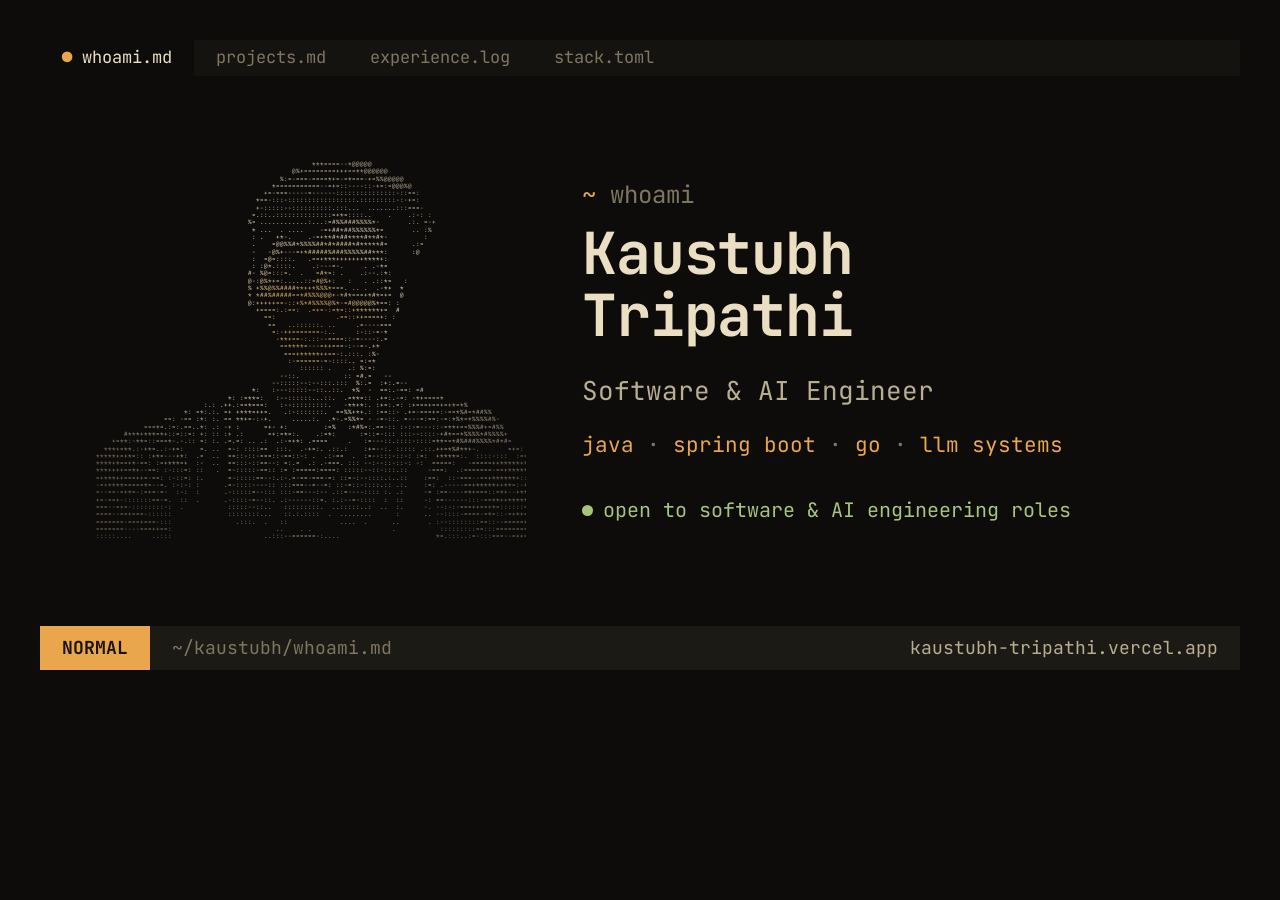
==== tools/og.html @ 9cb3e416 "Redesign the site as a developer's terminal The plotting table is replaced on this branch (and tagge" ====
<!doctype html>
<html lang="en" data-theme="amber">
  <head>
    <meta charset="UTF-8" />
    <title>Share card</title>
    <!-- Draws /og.png, the link-preview image. Not deployed (see .vercelignore).
         Serve the folder, open /tools/og.html and capture #card at 2× as og.png. -->
    <link href="https://fonts.googleapis.com/css2?family=JetBrains+Mono:wght@400;700&display=swap" rel="stylesheet" />
    <link href="https://fonts.googleapis.com/css2?family=JetBrains+Mono:wght@400;700&amp;display=swap&amp;text=%E2%86%90%E2%86%92%E2%86%97%E2%86%A9%E2%94%80%E2%94%82%E2%94%8C%E2%94%90%E2%94%94%E2%94%98%E2%94%9C%E2%94%A4%E2%94%AC%E2%94%B4%E2%94%BC%E2%95%90%E2%96%88%E2%96%B2%E2%96%B8%E2%96%BA%E2%96%BC%E2%97%84%E2%97%8F%E2%9C%93" rel="stylesheet" />
    <link rel="stylesheet" href="/styles.css" />
    <style>
      body {
        margin: 0;
        padding: 40px;
      }
      #card {
        position: relative;
        display: grid;
        grid-template-rows: auto minmax(0, 1fr) auto;
        width: 1200px;
        height: 630px;
        overflow: hidden;
        background: var(--bg);
      }
      .og-tabs {
        display: flex;
        background: var(--bg-2);
        font-size: 17px;
        line-height: 2.1;
      }
      .og-tabs span {
        padding: 0 22px;
        color: var(--muted);
      }
      .og-tabs .is-on {
        background: var(--bg);
        color: var(--fg);
      }
      .og-tabs .is-on::before {
        content: "● ";
        color: var(--accent);
      }
      .og-main {
        display: grid;
        grid-template-columns: 430px minmax(0, 1fr);
        gap: 56px;
        align-items: center;
        padding: 0 64px 0 56px;
      }
      .og-art {
        container-type: inline-size;
      }
      .og-text .prompt {
        font-size: 24px;
      }
      .og-text h1 {
        margin-top: 6px;
        font-size: 58px;
        line-height: 1.08;
        letter-spacing: -0.02em;
        color: var(--fg);
      }
      .og-role {
        margin-top: 22px;
        font-size: 26px;
        color: var(--fg-2);
      }
      .og-stack {
        margin-top: 14px;
        font-size: 21px;
        color: var(--muted);
      }
      .og-stack b {
        font-weight: 400;
        color: var(--accent);
      }
      .og-open {
        margin-top: 30px;
        font-size: 20px;
        color: var(--green);
      }
      .og-open .dot {
        width: 11px;
        height: 11px;
        margin-right: 10px;
        animation: none;
      }
      .og-bar {
        display: flex;
        height: 44px;
        background: var(--bg-3);
        font-size: 18px;
        line-height: 44px;
      }
      .og-bar span {
        padding: 0 22px;
      }
      .og-bar .sb-mode {
        font-weight: 700;
      }
      .og-bar .og-url {
        margin-left: auto;
        color: var(--fg-2);
      }
    </style>
  </head>
  <body>
    <div id="card">
      <div class="og-tabs"><span class="is-on">whoami.md</span><span>projects.md</span><span>experience.log</span><span>stack.toml</span></div>
      <div class="og-main">
        <div class="og-art"><pre class="portrait" id="portrait"></pre></div>
        <div class="og-text">
          <p class="prompt"><span class="ps">~</span> whoami</p>
          <h1>Kaustubh<br />Tripathi</h1>
          <p class="og-role">Software &amp; AI Engineer</p>
          <p class="og-stack"><b>java</b> · <b>spring boot</b> · <b>go</b> · <b>llm systems</b></p>
          <p class="og-open"><span class="dot"></span>open to software &amp; AI engineering roles</p>
        </div>
      </div>
      <div class="og-bar">
        <span class="sb-mode">NORMAL</span><span class="dim">~/kaustubh/whoami.md</span><span class="og-url">kaustubh-tripathi.vercel.app</span>
      </div>
    </div>
    <script type="module">
      // The portrait, taken from the page itself.
      const html = await (await fetch("/index.html")).text();
      const doc = new DOMParser().parseFromString(html, "text/html");
      document.getElementById("portrait").innerHTML = doc.getElementById("portrait").innerHTML;
      document.body.dataset.ready = "1";
    </script>
  </body>
</html>
---- styles.css ----
/* ------------------------------------------------------------------ */
/* Themes. Amber is the default; :theme in the command line cycles.    */
/* ------------------------------------------------------------------ */

:root,
[data-theme="amber"] {
  --bg: #0d0c0a;
  --bg-2: #14130f;
  --bg-3: #1c1a15;
  --line: #29261f;
  --line-2: #3b362c;
  --fg: #ebdfc3;
  --fg-2: #b9ad92;
  --muted: #7f7662;
  --faint: #4b4539;
  --accent: #e9a64c;
  --on-accent: #1a1307;
  --green: #a7c47c;
  --red: #e3806a;
  --blue: #8db4c4;
  --violet: #c7a1c4;
  --sel: rgba(233, 166, 76, 0.24);
  color-scheme: dark;
}

/* The ink colours of the catalogue sites, at night. */
[data-theme="paper"] {
  --bg: #131210;
  --bg-2: #1a1916;
  --bg-3: #22201c;
  --line: #2c2a26;
  --line-2: #4a463f;
  --fg: #ece6d9;
  --fg-2: #c2bbad;
  --muted: #938c7f;
  --faint: #5a554c;
  --accent: #e5694a;
  --on-accent: #1a0c07;
  --green: #b5bf8e;
  --red: #e5694a;
  --blue: #a9b8c0;
  --violet: #c9a9b6;
  --sel: rgba(229, 105, 74, 0.25);
  color-scheme: dark;
}

[data-theme="phosphor"] {
  --bg: #050805;
  --bg-2: #0a100a;
  --bg-3: #101810;
  --line: #17251a;
  --line-2: #24392a;
  --fg: #c4f5bd;
  --fg-2: #86c98a;
  --muted: #4f8a56;
  --faint: #2c4d31;
  --accent: #66f07a;
  --on-accent: #031005;
  --green: #66f07a;
  --red: #f0d066;
  --blue: #7fe0d0;
  --violet: #b3e67f;
  --sel: rgba(102, 240, 122, 0.22);
  color-scheme: dark;
}

[data-theme="daylight"] {
  --bg: #f4efe4;
  --bg-2: #ebe5d7;
  --bg-3: #e2dbca;
  --line: #d6cdb9;
  --line-2: #bdb29a;
  --fg: #221e17;
  --fg-2: #4b4436;
  --muted: #7a705c;
  --faint: #a99f89;
  --accent: #a65a12;
  --on-accent: #fff8ec;
  --green: #4c6b1f;
  --red: #b2412a;
  --blue: #2f5f73;
  --violet: #7a4b78;
  --sel: rgba(166, 90, 18, 0.18);
  color-scheme: light;
}

/* ------------------------------------------------------------------ */
/* Base                                                                */
/* ------------------------------------------------------------------ */

*,
*::before,
*::after {
  box-sizing: border-box;
}

html {
  -webkit-text-size-adjust: 100%;
  scroll-padding-top: 4.5rem;
}

@media (prefers-reduced-motion: no-preference) {
  html {
    scroll-behavior: smooth;
  }
}

body {
  margin: 0;
  background: var(--bg);
  color: var(--fg-2);
  font-family: "JetBrains Mono", ui-monospace, SFMono-Regular, Menlo, Consolas, monospace;
  font-size: 14px;
  line-height: 1.7;
  font-variant-ligatures: none;
  -webkit-font-smoothing: antialiased;
  transition: background-color 0.25s ease, color 0.25s ease;
}

::selection {
  background: var(--sel);
  color: var(--fg);
}

h1,
h2,
h3,
p,
ul,
ol,
dl,
dd,
pre {
  margin: 0;
}

ul,
ol {
  padding: 0;
  list-style: none;
}

pre {
  font-family: inherit;
}

a {
  color: var(--fg);
  text-decoration: none;
}

a:hover {
  color: var(--accent);
}

button,
input,
textarea {
  font: inherit;
  color: inherit;
}

button {
  cursor: pointer;
}

:focus-visible {
  outline: 1px dashed var(--accent);
  outline-offset: 3px;
}

.visually-hidden {
  position: absolute;
  width: 1px;
  height: 1px;
  overflow: hidden;
  clip: rect(0 0 0 0);
  white-space: nowrap;
}

.dim {
  color: var(--muted);
}

.mark {
  font-weight: 700;
  color: var(--fg);
}

.mark span {
  color: var(--accent);
}

.skip {
  position: absolute;
  left: 1rem;
  top: -3rem;
  z-index: 40;
  padding: 0.3rem 0.7rem;
  background: var(--accent);
  color: var(--on-accent);
}

.skip:focus {
  top: 0.75rem;
}

kbd {
  padding: 0 0.35em;
  border: 1px solid var(--line-2);
  border-radius: 3px;
  font-family: inherit;
  font-size: 0.9em;
  color: var(--fg-2);
}

/* ------------------------------------------------------------------ */
/* The site                                                            */
/* ------------------------------------------------------------------ */

.site {
  max-width: 880px;
  margin: 0 auto;
  padding: 0 24px 5.5rem;
}

.topbar {
  position: sticky;
  top: 0;
  z-index: 20;
  display: flex;
  align-items: center;
  gap: 1.5rem;
  height: 52px;
  margin: 0 -24px;
  padding: 0 24px;
  border-bottom: 1px solid var(--line);
  background: color-mix(in srgb, var(--bg) 88%, transparent);
  backdrop-filter: blur(8px);
  -webkit-backdrop-filter: blur(8px);
}

.brand {
  display: inline-flex;
  align-items: baseline;
  gap: 0.75rem;
  margin-right: auto;
}

.brand-path {
  color: var(--muted);
}

.brand:hover .brand-path {
  color: var(--accent);
}

.topbar nav {
  display: flex;
  gap: 1.4rem;
  font-size: 13px;
}

.topbar nav a {
  color: var(--muted);
}

.topbar nav a:hover,
.topbar nav a[aria-current="true"] {
  color: var(--accent);
}

/* whoami */

.hero {
  display: grid;
  grid-template-columns: minmax(0, 360px) minmax(0, 1fr);
  gap: 48px;
  align-items: center;
  padding: 56px 0 24px;
}

.hero-art {
  container-type: inline-size;
}

/* 120 columns of JetBrains Mono at 0.6em each: the portrait fills its column. */
.portrait {
  --mx: 50%;
  --my: 42%;
  font-size: calc(100cqi / 72.5);
  line-height: 1.23;
  letter-spacing: 0;
  white-space: pre;
  user-select: none;
  background: radial-gradient(circle at var(--mx) var(--my), var(--accent) 0, var(--fg) 30%, var(--fg-2) 55%, var(--muted) 85%);
  -webkit-background-clip: text;
  background-clip: text;
  color: transparent;
}

/* Printed top to bottom, a couple of rows at a time, once the page is in view. */
.js .site:not(.is-in) .portrait {
  clip-path: inset(0 0 100% 0);
}

.js .site.is-in .portrait {
  clip-path: inset(0);
  transition: clip-path 1.3s steps(26) 0.1s;
}

@media (hover: none) {
  .hover-only {
    display: none;
  }
}

.portrait-note {
  margin-top: 0.8rem;
  font-size: 11px;
  color: var(--faint);
  text-align: center;
}

.prompt {
  color: var(--muted);
}

.ps {
  color: var(--accent);
}

.hero h1:focus {
  outline: none;
}

.hero h1 {
  margin-top: 0.15rem;
  font-size: clamp(28px, 4.2vw, 38px);
  line-height: 1.15;
  font-weight: 700;
  letter-spacing: -0.02em;
  color: var(--fg);
}

.lede {
  max-width: 48ch;
  margin-top: 1rem;
  color: var(--fg-2);
}

.building {
  margin-top: 1.1rem;
  color: var(--fg-2);
}

.building a {
  font-weight: 700;
  color: var(--accent);
}

.tri {
  color: var(--accent);
}

.chips {
  display: flex;
  flex-wrap: wrap;
  gap: 0.45rem;
  margin-top: 1.3rem;
}

.chips li {
  padding: 0.05rem 0.55rem;
  border: 1px solid var(--line-2);
  border-radius: 3px;
  font-size: 12px;
  background: var(--bg-2);
}

.c1 {
  color: var(--accent);
}
.c2 {
  color: var(--green);
}
.c3 {
  color: var(--blue);
}
.c4 {
  color: var(--red);
}
.c5 {
  color: var(--violet);
}

.socials {
  display: flex;
  gap: 1.1rem;
  margin-top: 1.4rem;
}

.socials a {
  display: grid;
  place-items: center;
  color: var(--muted);
}

.socials a:hover {
  color: var(--accent);
}

.actions {
  display: flex;
  flex-wrap: wrap;
  gap: 0.6rem;
  margin-top: 1.3rem;
}

.btn {
  display: inline-flex;
  align-items: center;
  gap: 0.45rem;
  padding: 0.3rem 0.85rem;
  border: 1px solid var(--line-2);
  border-radius: 3px;
  background: var(--bg-2);
  font-size: 13px;
  color: var(--fg-2);
  transition: border-color 0.15s ease, color 0.15s ease, background-color 0.15s ease;
}

.btn:hover {
  border-color: var(--accent);
  color: var(--accent);
}

.btn--go {
  border-color: color-mix(in srgb, var(--green) 55%, var(--line-2));
  color: var(--green);
}

.btn--go:hover {
  border-color: var(--green);
  background: color-mix(in srgb, var(--green) 10%, var(--bg-2));
  color: var(--green);
}

.status-line {
  margin-top: 1.25rem;
  font-size: 12.5px;
  color: var(--muted);
}

.dot {
  display: inline-block;
  width: 7px;
  height: 7px;
  margin-right: 0.35rem;
  border-radius: 50%;
  background: var(--green);
  vertical-align: 0.06em;
  box-shadow: 0 0 0 0 color-mix(in srgb, var(--green) 60%, transparent);
}

@media (prefers-reduced-motion: no-preference) {
  .dot {
    animation: pulse 2.4s ease-out infinite;
  }
}

@keyframes pulse {
  70% {
    box-shadow: 0 0 0 6px transparent;
  }
  100% {
    box-shadow: 0 0 0 0 transparent;
  }
}

/* Blocks: each section opens with the command that prints it. */

.block {
  margin-top: 76px;
}

.block-head {
  display: flex;
  flex-wrap: wrap;
  align-items: baseline;
  justify-content: space-between;
  gap: 0.5rem 1rem;
}

.cmd {
  font-size: 13px;
  font-weight: 400;
  color: var(--fg-2);
}

.cmd--sub {
  margin-top: 2.25rem;
}

.hint {
  margin-top: 0.3rem;
  font-size: 12px;
  color: var(--faint);
}

.hint a {
  color: var(--muted);
}

/* fetch */

.fetch {
  display: grid;
  grid-template-columns: auto minmax(0, 1fr);
  gap: 2.5rem;
  align-items: start;
  margin-top: 1.25rem;
}

/* Full blocks tile without gaps at a line height of 1. */
.fetch-logo {
  font-size: 14px;
  line-height: 1;
  color: var(--accent);
}

.fetch-info div {
  display: grid;
  grid-template-columns: 6.5rem minmax(0, 1fr);
  gap: 0.75rem;
  font-size: 13px;
  line-height: 1.75;
}

.fetch-info dt {
  font-weight: 700;
  color: var(--accent);
}

.fetch-info dd {
  color: var(--fg);
}

.fetch-title {
  margin-bottom: 0.3rem;
  padding-bottom: 0.3rem;
  border-bottom: 1px dashed var(--line-2);
}

.fetch-title dd {
  grid-column: 1 / -1;
  color: var(--fg-2);
}

.fetch-title b {
  color: var(--accent);
}

.fetch-info .swatches {
  display: flex;
  gap: 0;
  margin-top: 0.75rem;
}

.swatches span {
  width: 1.6rem;
  height: 0.85rem;
}

.swatches span:nth-child(1) { background: var(--bg-3); }
.swatches span:nth-child(2) { background: var(--red); }
.swatches span:nth-child(3) { background: var(--green); }
.swatches span:nth-child(4) { background: var(--accent); }
.swatches span:nth-child(5) { background: var(--blue); }
.swatches span:nth-child(6) { background: var(--violet); }
.swatches span:nth-child(7) { background: var(--fg-2); }
.swatches span:nth-child(8) { background: var(--fg); }

.gitlog {
  margin-top: 0.75rem;
  border-left: 1px solid var(--line);
}

.gitlog a {
  display: grid;
  grid-template-columns: 4.4rem 9.5rem 6.5rem 7.5rem minmax(0, 1fr);
  gap: 0.75rem;
  padding: 0.2rem 0 0.2rem 1rem;
  font-size: 13px;
  color: var(--fg-2);
}

.gitlog a:hover {
  background: var(--bg-2);
}

.gitlog .sha {
  color: var(--accent);
}

.gitlog .repo {
  overflow: hidden;
  text-overflow: ellipsis;
  color: var(--fg);
}

.gitlog .lang,
.gitlog time {
  white-space: nowrap;
  color: var(--muted);
}

.gitlog .msg {
  overflow: hidden;
  white-space: nowrap;
  text-overflow: ellipsis;
}

/* projects */

.filters {
  display: flex;
  gap: 0.25rem;
  font-size: 12.5px;
}

.filters button {
  padding: 0 0.35rem;
  border: 0;
  background: none;
  color: var(--muted);
}

.filters button + button::before {
  content: "/";
  margin-right: 0.6rem;
  color: var(--faint);
}

.filters button[aria-pressed="true"] {
  color: var(--accent);
}

.projects {
  margin-top: 1.1rem;
  border-top: 1px solid var(--line);
}

.proj {
  border-bottom: 1px solid var(--line);
}

.proj summary {
  display: grid;
  grid-template-columns: 6.5rem minmax(0, 13.5rem) minmax(0, 1fr) auto 1rem;
  gap: 0.9rem;
  align-items: baseline;
  padding: 0.7rem 0.5rem;
  cursor: pointer;
  list-style: none;
}

.proj summary::-webkit-details-marker {
  display: none;
}

.proj summary::after {
  content: "▸";
  color: var(--muted);
  transition: transform 0.2s ease;
}

.proj[open] summary::after {
  transform: rotate(90deg);
  color: var(--accent);
}

.proj summary:hover {
  background: var(--bg-2);
}

.perm {
  font-size: 12px;
  color: var(--faint);
}

.pname {
  font-weight: 700;
  color: var(--accent);
}

.ptype {
  overflow: hidden;
  white-space: nowrap;
  text-overflow: ellipsis;
  color: var(--fg-2);
}

.badges {
  display: flex;
  gap: 0.4rem;
}

.badge {
  padding: 0 0.45rem;
  border: 1px solid;
  border-radius: 3px;
  font-size: 11px;
  line-height: 1.6;
}

.badge--live {
  color: var(--green);
}

.badge--wip {
  color: var(--accent);
}

.proj-body {
  padding: 0.4rem 0.5rem 1.6rem 7.4rem;
  color: var(--fg-2);
}

.proj-body > * + * {
  margin-top: 1rem;
}

.diagram {
  overflow-x: auto;
  padding: 0.9rem 1.1rem;
  border: 1px solid var(--line);
  border-radius: 3px;
  background: var(--bg-2);
  font-size: 12.5px;
  /* JetBrains Mono's own line height, where box-drawing lines join up. */
  line-height: 1.32;
  color: var(--fg);
}

.pstack span,
.log-where {
  color: var(--muted);
}

.pstack span {
  margin-right: 0.75rem;
  color: var(--accent);
}

.points li {
  position: relative;
  padding-left: 1.4rem;
}

.points li + li {
  margin-top: 0.35rem;
}

.points li::before {
  content: "-";
  position: absolute;
  left: 0.2rem;
  color: var(--accent);
}

.plinks {
  display: flex;
  flex-wrap: wrap;
  gap: 0.4rem 1.25rem;
}

.plinks a {
  color: var(--green);
}

.plinks a:hover {
  color: var(--accent);
}

/* experience.log */

.log {
  margin-top: 1.4rem;
  margin-left: 0.4rem;
  border-left: 1px solid var(--line-2);
}

.log-item {
  position: relative;
  padding: 0 0 2rem 1.6rem;
}

.log-item:last-child {
  padding-bottom: 0.25rem;
}

.log-item::before {
  content: "";
  position: absolute;
  left: -4.5px;
  top: 0.55em;
  width: 8px;
  height: 8px;
  border-radius: 50%;
  background: var(--muted);
}

.log-item--now::before {
  background: var(--green);
  box-shadow: 0 0 0 4px color-mix(in srgb, var(--green) 18%, transparent);
}

.log-item--cert::before {
  background: var(--accent);
}

.log-head {
  font-weight: 700;
  color: var(--fg);
}

.log-head time {
  margin-right: 0.75rem;
  font-weight: 400;
  color: var(--accent);
}

.log-where {
  margin-top: 0.15rem;
}

.log .points,
.certs {
  margin-top: 0.6rem;
}

.certs li + li {
  margin-top: 0.3rem;
}

.certs a {
  margin-left: 0.6rem;
  color: var(--green);
}

/* stack.toml and how-i-work.md */

.toml,
.note {
  margin-top: 1.1rem;
  padding: 1.1rem 1.3rem;
  border: 1px solid var(--line);
  border-radius: 3px;
  background: var(--bg-2);
}

.toml {
  overflow-x: auto;
  font-size: 13px;
  line-height: 1.7;
  color: var(--fg-2);
}

.t-sec {
  font-weight: 700;
  color: var(--accent);
}
.t-key {
  color: var(--blue);
}
.t-str {
  color: var(--green);
}
.t-com {
  font-style: italic;
  color: var(--muted);
}

.note p + p {
  margin-top: 0.9rem;
}

/* writing */

.essays {
  margin-top: 1rem;
}

.essays a {
  display: grid;
  grid-template-columns: 2.75rem minmax(0, 15rem) minmax(0, 1fr);
  gap: 0.75rem;
  padding: 0.4rem 0.5rem;
  border-bottom: 1px dashed var(--line);
}

.essays a:hover {
  background: var(--bg-2);
}

.essays .no {
  color: var(--faint);
}

.essays .et {
  color: var(--fg);
}

.essays a:hover .et {
  color: var(--accent);
}

.essays .es {
  color: var(--muted);
}

/* mail */

.mail {
  margin-top: 1.1rem;
  border: 1px solid var(--line-2);
  border-radius: 3px;
  background: var(--bg-2);
}

.mail-row {
  display: grid;
  grid-template-columns: 5.5rem minmax(0, 1fr);
  align-items: baseline;
  gap: 0.5rem;
  padding: 0.55rem 1rem;
  border-bottom: 1px solid var(--line);
}

.mail-label {
  color: var(--green);
}

.mail-to {
  color: var(--fg);
}

.mail input,
.mail textarea {
  width: 100%;
  padding: 0;
  border: 0;
  background: none;
  color: var(--fg);
  outline: none;
}

.mail input::placeholder,
.mail textarea::placeholder {
  font-style: italic;
  color: var(--faint);
}

.mail-row:focus-within {
  background: color-mix(in srgb, var(--accent) 5%, transparent);
}

.mail-body {
  display: block;
  padding: 0.9rem 1rem;
}

.mail textarea {
  display: block;
  min-height: 9rem;
  resize: vertical;
  line-height: 1.65;
}

.trap {
  position: absolute;
  left: -9999px;
}

.mail-foot {
  display: flex;
  align-items: center;
  gap: 1rem;
  padding: 0 1rem 1rem;
}

.mail-status {
  margin-right: auto;
  font-size: 12.5px;
  color: var(--muted);
}

.mail-status.is-ok {
  color: var(--green);
}

.mail-status.is-err {
  color: var(--red);
}

.mail-status a {
  color: var(--accent);
  text-decoration: underline;
}

.foot {
  display: flex;
  flex-wrap: wrap;
  justify-content: space-between;
  gap: 0.5rem 2rem;
  margin-top: 88px;
  padding-top: 1.25rem;
  border-top: 1px solid var(--line);
  font-size: 12px;
  color: var(--faint);
}

.foot a {
  color: var(--muted);
}

/* ------------------------------------------------------------------ */
/* Status line and command line                                        */
/* ------------------------------------------------------------------ */

.statusbar {
  position: fixed;
  left: 0;
  right: 0;
  bottom: 0;
  z-index: 30;
  display: flex;
  align-items: stretch;
  height: 28px;
  border-top: 1px solid var(--line);
  background: var(--bg-3);
  font-size: 12px;
  line-height: 28px;
}

.statusbar > span {
  padding: 0 0.9rem;
  white-space: nowrap;
}

.sb-mode {
  font-weight: 700;
  background: var(--accent);
  color: var(--on-accent);
}

.sb-mode.is-cmd {
  background: var(--green);
}

.sb-file {
  overflow: hidden;
  text-overflow: ellipsis;
  color: var(--fg-2);
}

.sb-open {
  margin-left: auto;
  color: var(--muted);
}

.sb-clock {
  border-left: 1px solid var(--line);
  color: var(--fg-2);
}

.sb-cmd {
  width: 2.5rem;
  border: 0;
  border-left: 1px solid var(--line);
  background: none;
  font-weight: 700;
  color: var(--accent);
}

.sb-cmd:hover {
  background: var(--bg-2);
}

.sb-input {
  position: absolute;
  inset: 0;
  display: flex;
  align-items: center;
  gap: 0.2rem;
  padding: 0 0.9rem;
  background: var(--bg-3);
  color: var(--fg);
}

.sb-input[hidden] {
  display: none;
}

.sb-input input {
  flex: 1;
  border: 0;
  background: none;
  outline: none;
  caret-color: var(--accent);
}

.term-out {
  position: fixed;
  left: 0;
  right: 0;
  bottom: 28px;
  z-index: 29;
  max-height: min(60vh, 26rem);
  overflow-y: auto;
  padding: 0.9rem 1.2rem;
  border-top: 1px solid var(--line-2);
  background: var(--bg-2);
  font-size: 13px;
  white-space: pre-wrap;
  color: var(--fg-2);
}

.term-out b {
  font-weight: 400;
  color: var(--accent);
}

.term-out .ok {
  color: var(--green);
}

.term-out .err {
  color: var(--red);
}

/* ------------------------------------------------------------------ */
/* The editor intro                                                    */
/* ------------------------------------------------------------------ */

.intro {
  display: none;
}

.has-intro body {
  overflow: hidden;
}

.has-intro .intro {
  position: fixed;
  inset: 0;
  z-index: 60;
  display: grid;
  grid-template-rows: auto minmax(0, 1fr) auto auto;
  grid-template-columns: minmax(0, 1fr);
  gap: 1.1rem;
  width: 100%;
  max-width: 920px;
  margin: 0 auto;
  padding: 26px 24px 22px;
  background: var(--bg);
}

/* The intro's backdrop fills the screen even where it is narrower. */
.has-intro .intro::before {
  content: "";
  position: fixed;
  inset: 0;
  z-index: -1;
  background: var(--bg);
}

.intro.is-leaving {
  opacity: 0;
  transform: translateY(-1.5%) scale(0.99);
  transition: opacity 0.45s ease, transform 0.45s ease;
}

.intro-top {
  display: flex;
  justify-content: space-between;
  font-size: 13px;
}

.intro-top a {
  color: var(--fg-2);
}

.intro-brand {
  color: var(--fg-2);
}

.intro-brand .mark {
  margin-right: 0.5rem;
}

.editor {
  display: grid;
  grid-template-rows: auto minmax(0, 1fr) auto auto;
  grid-template-columns: minmax(0, 1fr);
  min-height: 0;
  overflow: hidden;
  font-size: 13px;
  line-height: 1.55;
}

.tabline {
  display: flex;
  overflow: hidden;
  gap: 1px;
  font-size: 12px;
  background: var(--bg-2);
}

.tabline span {
  padding: 0.1rem 0.9rem;
  color: var(--muted);
}

.tabline .is-on {
  background: var(--bg);
  color: var(--fg);
}

.tabline .is-on::before {
  content: "● ";
  color: var(--accent);
}

.buffer {
  overflow: hidden;
  padding-top: 0.5rem;
  white-space: pre;
}

.ln {
  display: flex;
  min-height: 1.55em;
}

.ln .no {
  flex: none;
  width: 3.3em;
  padding-right: 1em;
  text-align: right;
  color: var(--faint);
}

.ln.is-cur .no {
  color: var(--accent);
}

.ln .code {
  color: var(--fg);
}

.tk-com {
  font-style: italic;
  color: var(--muted);
}
.tk-str {
  color: var(--green);
}
.tk-num {
  color: var(--red);
}
.tk-key {
  color: var(--accent);
}
.tk-type {
  color: var(--blue);
}
.tk-fn {
  color: var(--violet);
}
.tk-pun {
  color: var(--fg-2);
}

.caret {
  display: inline-block;
  width: 0.6em;
  height: 1.2em;
  margin-bottom: -0.2em;
  background: var(--fg);
}

.caret.is-blink {
  animation: blink 1.05s steps(1) infinite;
}

@keyframes blink {
  50% {
    opacity: 0;
  }
}

.statusline {
  display: flex;
  height: 1.6em;
  margin-top: 0.4rem;
  background: var(--bg-3);
  font-size: 12px;
  line-height: 1.6em;
}

.statusline .mode {
  padding: 0 0.8rem;
  font-weight: 700;
  background: var(--accent);
  color: var(--on-accent);
}

.statusline .mode.is-insert {
  background: var(--green);
}

.status-path {
  overflow: hidden;
  padding: 0 0.8rem;
  white-space: nowrap;
  text-overflow: ellipsis;
  color: var(--fg-2);
}

.status-pos {
  flex: none;
  margin-left: auto;
  padding: 0 0.8rem;
  white-space: pre;
  color: var(--fg-2);
}

.cmdline-echo {
  height: 1.6em;
  white-space: pre;
  color: var(--fg);
}

.intro-files {
  display: grid;
  gap: 0.1rem;
  font-size: 12px;
}

.intro-files a {
  color: var(--faint);
}

.intro-files a:hover,
.intro-files .is-on a {
  color: var(--fg-2);
}

.intro-files .is-on a::before {
  content: "▸ ";
  color: var(--accent);
}

.intro-foot {
  display: flex;
  flex-wrap: wrap;
  align-items: center;
  justify-content: space-between;
  gap: 0.75rem 1.5rem;
  font-size: 13px;
}

.intro-tag {
  color: var(--fg-2);
}

.intro-actions {
  display: flex;
  gap: 0.75rem;
}

.intro-theme {
  border: 0;
  background: none;
  color: var(--muted);
}

.intro-theme:hover {
  color: var(--accent);
}

.enter {
  padding: 0.15rem 0.85rem;
  border: 0;
  border-radius: 2px;
  background: var(--fg);
  font-weight: 700;
  color: var(--bg);
}

.enter:hover {
  background: var(--accent);
}

.enter:focus-visible {
  outline: 1px solid var(--fg-2);
  outline-offset: 3px;
}

@media (prefers-reduced-motion: no-preference) {
  .enter.is-ready {
    animation: nudge 2.4s ease-in-out infinite;
  }
}

@keyframes nudge {
  50% {
    box-shadow: 0 0 0 4px color-mix(in srgb, var(--fg) 18%, transparent);
  }
}

/* ------------------------------------------------------------------ */
/* Small screens                                                       */
/* ------------------------------------------------------------------ */

@media (max-width: 760px) {
  body {
    font-size: 13px;
  }
  .site {
    padding: 0 16px 5rem;
  }
  .topbar {
    margin: 0 -16px;
    padding: 0 16px;
  }
  .brand-path {
    display: none;
  }
  .topbar nav {
    gap: 1rem;
    font-size: 12px;
  }
  .hero {
    grid-template-columns: minmax(0, 1fr);
    gap: 28px;
    padding-top: 32px;
  }
  .hero-art {
    width: min(100%, 320px);
    margin: 0 auto;
  }
  .block {
    margin-top: 60px;
  }
  .fetch {
    grid-template-columns: minmax(0, 1fr);
    gap: 1.25rem;
  }
  .fetch-logo {
    font-size: 11px;
  }
  .fetch-info div {
    grid-template-columns: 4.75rem minmax(0, 1fr);
    gap: 0.5rem;
  }
  .gitlog a {
    grid-template-columns: 4.2rem minmax(0, 1fr) auto;
    gap: 0.1rem 0.6rem;
    padding-left: 0.75rem;
  }
  .gitlog .lang {
    display: none;
  }
  .gitlog .msg {
    grid-column: 2 / -1;
  }
  .proj summary {
    grid-template-columns: minmax(0, 1fr) auto 1rem;
    gap: 0.1rem 0.75rem;
  }
  .perm {
    display: none;
  }
  .ptype {
    grid-row: 2;
    grid-column: 1 / -1;
    white-space: normal;
    font-size: 12.5px;
  }
  .proj-body {
    padding: 0.2rem 0.25rem 1.4rem;
  }
  .diagram {
    font-size: 11.5px;
    padding: 0.75rem 0.85rem;
  }
  .essays a {
    grid-template-columns: 2.25rem minmax(0, 1fr);
    gap: 0 0.5rem;
  }
  .essays .es {
    grid-column: 2;
    font-size: 12px;
  }
  .mail-row {
    grid-template-columns: 4.6rem minmax(0, 1fr);
    padding: 0.55rem 0.8rem;
  }
  .sb-file,
  .sb-open {
    display: none;
  }
  .sb-clock {
    margin-left: auto;
  }
  .has-intro .intro {
    padding: 18px 16px 16px;
    gap: 0.8rem;
  }
  .editor {
    font-size: 11px;
  }
  .ln .no {
    width: 2.6em;
    padding-right: 0.7em;
  }
  .intro-files {
    font-size: 11px;
  }
  .intro-tag {
    font-size: 12px;
  }
}

@media (prefers-reduced-motion: reduce) {
  *,
  *::before,
  *::after {
    animation: none !important;
    transition: none !important;
  }
}

/* ------------------------------------------------------------------ */
/* 404                                                                 */
/* ------------------------------------------------------------------ */

.lost {
  padding-top: 18vh;
}

.lost > * + * {
  margin-top: 0.4rem;
}

.lost .prompt {
  color: var(--fg-2);
}

.lost .prompt + .prompt,
.lost-ls + .prompt {
  margin-top: 1.2rem;
}

.lost-err {
  overflow-wrap: anywhere;
  color: var(--red);
}

.lost-ls {
  display: flex;
  flex-wrap: wrap;
  gap: 0.25rem 1.5rem;
}

.lost-ls a {
  font-weight: 700;
  color: var(--accent);
}

.lost .prompt a {
  color: var(--green);
}

.lost .caret {
  margin-left: 0.3rem;
}
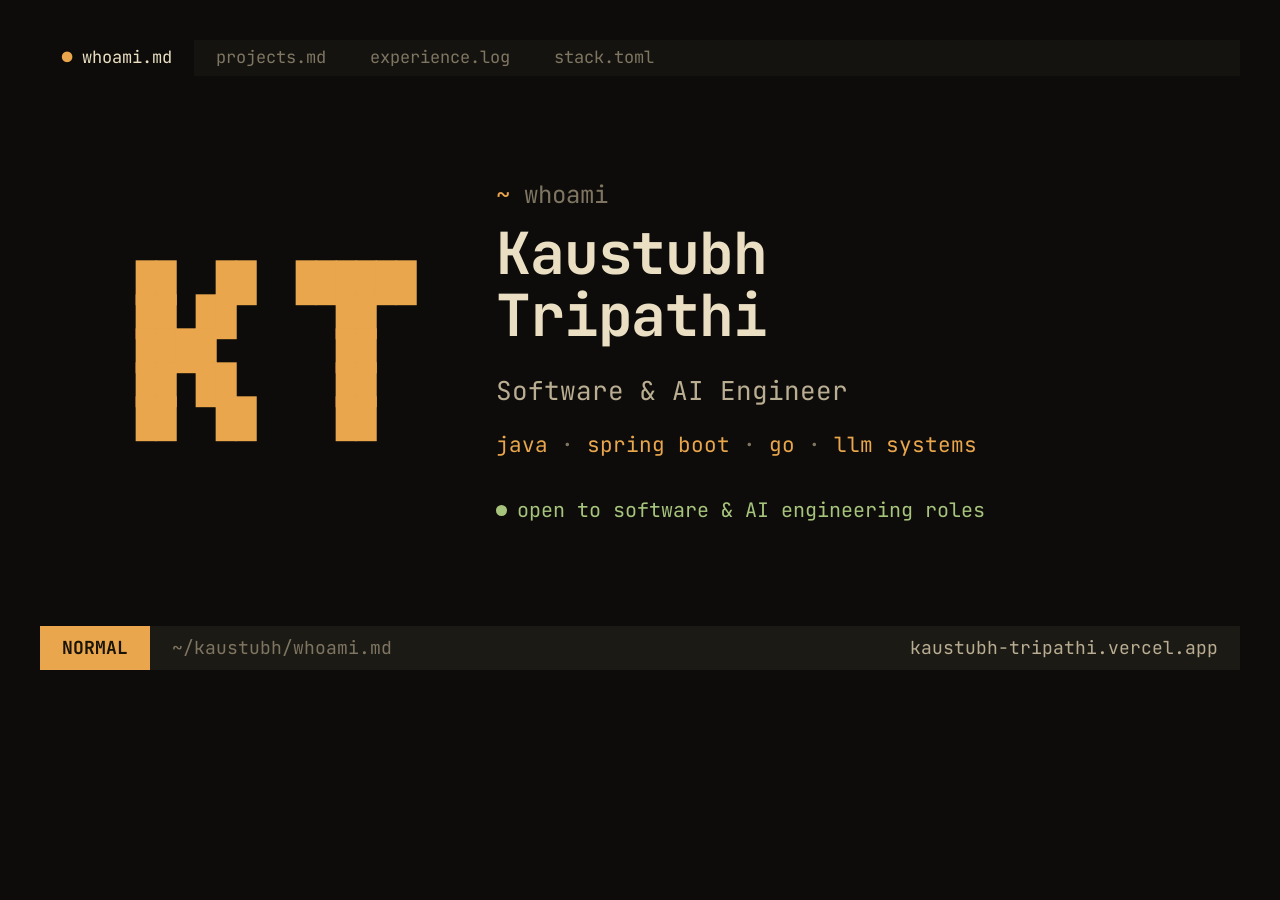
==== commit 6df50998: "Open on the name, without a portrait The braille portrait goes, along with its font and code. The op" ====
--- a/tools/og.html
+++ b/tools/og.html
@@ -42,13 +42,15 @@
       }
       .og-main {
         display: grid;
-        grid-template-columns: 430px minmax(0, 1fr);
-        gap: 56px;
+        grid-template-columns: auto minmax(0, 1fr);
+        gap: 80px;
         align-items: center;
-        padding: 0 64px 0 56px;
+        padding: 0 72px 0 96px;
       }
-      .og-art {
-        container-type: inline-size;
+      .og-logo {
+        font-size: 34px;
+        line-height: 1;
+        color: var(--accent);
       }
       .og-text .prompt {
         font-size: 24px;
@@ -108,7 +110,11 @@
     <div id="card">
       <div class="og-tabs"><span class="is-on">whoami.md</span><span>projects.md</span><span>experience.log</span><span>stack.toml</span></div>
       <div class="og-main">
-        <div class="og-art"><pre class="portrait" id="portrait"></pre></div>
+        <pre class="og-logo" aria-hidden="true">██  ██  ██████
+██ ██     ██
+████      ██
+██ ██     ██
+██  ██    ██</pre>
         <div class="og-text">
           <p class="prompt"><span class="ps">~</span> whoami</p>
           <h1>Kaustubh<br />Tripathi</h1>
@@ -121,12 +127,8 @@
         <span class="sb-mode">NORMAL</span><span class="dim">~/kaustubh/whoami.md</span><span class="og-url">kaustubh-tripathi.vercel.app</span>
       </div>
     </div>
-    <script type="module">
-      // The portrait, taken from the page itself.
-      const html = await (await fetch("/index.html")).text();
-      const doc = new DOMParser().parseFromString(html, "text/html");
-      document.getElementById("portrait").innerHTML = doc.getElementById("portrait").innerHTML;
-      document.body.dataset.ready = "1";
+    <script>
+      document.fonts.ready.then(() => (document.body.dataset.ready = "1"));
     </script>
   </body>
 </html>
--- a/styles.css
+++ b/styles.css
@@ -273,53 +273,7 @@
 /* whoami */
 
 .hero {
-  display: grid;
-  grid-template-columns: minmax(0, 360px) minmax(0, 1fr);
-  gap: 48px;
-  align-items: center;
-  padding: 56px 0 24px;
-}
-
-.hero-art {
-  container-type: inline-size;
-}
-
-/* 120 columns of JetBrains Mono at 0.6em each: the portrait fills its column. */
-.portrait {
-  --mx: 50%;
-  --my: 42%;
-  font-size: calc(100cqi / 72.5);
-  line-height: 1.23;
-  letter-spacing: 0;
-  white-space: pre;
-  user-select: none;
-  background: radial-gradient(circle at var(--mx) var(--my), var(--accent) 0, var(--fg) 30%, var(--fg-2) 55%, var(--muted) 85%);
-  -webkit-background-clip: text;
-  background-clip: text;
-  color: transparent;
-}
-
-/* Printed top to bottom, a couple of rows at a time, once the page is in view. */
-.js .site:not(.is-in) .portrait {
-  clip-path: inset(0 0 100% 0);
-}
-
-.js .site.is-in .portrait {
-  clip-path: inset(0);
-  transition: clip-path 1.3s steps(26) 0.1s;
-}
-
-@media (hover: none) {
-  .hover-only {
-    display: none;
-  }
-}
-
-.portrait-note {
-  margin-top: 0.8rem;
-  font-size: 11px;
-  color: var(--faint);
-  text-align: center;
+  padding: clamp(56px, 11vh, 112px) 0 24px;
 }
 
 .prompt {
@@ -336,16 +290,17 @@
 
 .hero h1 {
   margin-top: 0.15rem;
-  font-size: clamp(28px, 4.2vw, 38px);
-  line-height: 1.15;
+  font-size: clamp(34px, 6.4vw, 60px);
+  line-height: 1.08;
   font-weight: 700;
   letter-spacing: -0.02em;
   color: var(--fg);
 }
 
 .lede {
-  max-width: 48ch;
-  margin-top: 1rem;
+  max-width: 54ch;
+  margin-top: 1.25rem;
+  font-size: 15px;
   color: var(--fg-2);
 }
 
@@ -1065,8 +1020,30 @@
   color: var(--fg-2);
 }
 
+.sb-file.is-echo {
+  color: var(--fg);
+}
+
+.sb-file.is-err {
+  color: var(--red);
+}
+
+.sb-file.is-warn {
+  color: var(--accent);
+}
+
+/* vim's showcmd: a count or the first key of a two-key command, as it's typed. */
+.statusbar > .sb-showcmd {
+  margin-left: auto;
+  padding: 0 0.9rem;
+  color: var(--fg-2);
+}
+
+.sb-showcmd:empty {
+  padding: 0;
+}
+
 .sb-open {
-  margin-left: auto;
   color: var(--muted);
 }
 
@@ -1076,10 +1053,16 @@
 }
 
 .sb-cmd {
-  width: 2.5rem;
+  padding: 0 0.9rem;
   border: 0;
   border-left: 1px solid var(--line);
   background: none;
+  font-size: 12px;
+  color: var(--fg-2);
+}
+
+.sb-cmd b {
+  margin-right: 0.3rem;
   font-weight: 700;
   color: var(--accent);
 }
@@ -1444,13 +1427,10 @@
     font-size: 12px;
   }
   .hero {
-    grid-template-columns: minmax(0, 1fr);
-    gap: 28px;
-    padding-top: 32px;
-  }
-  .hero-art {
-    width: min(100%, 320px);
-    margin: 0 auto;
+    padding-top: 40px;
+  }
+  .lede {
+    font-size: 14px;
   }
   .block {
     margin-top: 60px;
@@ -1510,11 +1490,22 @@
     padding: 0.55rem 0.8rem;
   }
   .sb-file,
-  .sb-open {
+  .sb-open,
+  .sb-showcmd {
     display: none;
+  }
+  .statusbar > .sb-file.is-echo {
+    display: block;
   }
   .sb-clock {
     margin-left: auto;
+  }
+  .palette {
+    width: 100%;
+  }
+  .pal-item {
+    grid-template-columns: 9.5rem minmax(0, 1fr);
+    padding: 0.4rem 1rem;
   }
   .has-intro .intro {
     padding: 18px 16px 16px;
@@ -1588,3 +1579,335 @@
 .lost .caret {
   margin-left: 0.3rem;
 }
+
+/* ------------------------------------------------------------------ */
+/* The command palette                                                 */
+/* ------------------------------------------------------------------ */
+
+.palette {
+  position: fixed;
+  left: 0;
+  bottom: 28px;
+  z-index: 31;
+  width: min(580px, 100%);
+  max-height: min(62vh, 25rem);
+  overflow-y: auto;
+  padding: 0.35rem 0 0.25rem;
+  border: 1px solid var(--line-2);
+  border-bottom: 0;
+  border-left: 0;
+  background: var(--bg-2);
+  font-size: 13px;
+}
+
+.palette[hidden] {
+  display: none;
+}
+
+.pal-item {
+  display: grid;
+  grid-template-columns: 11.5rem minmax(0, 1fr);
+  gap: 1rem;
+  width: 100%;
+  padding: 0.22rem 1rem;
+  border: 0;
+  background: none;
+  text-align: left;
+  color: var(--fg-2);
+}
+
+.pal-item:hover,
+.pal-item.is-on {
+  background: var(--bg-3);
+}
+
+.pal-cmd {
+  color: var(--fg);
+}
+
+.pal-item.is-on .pal-cmd,
+.pal-item:hover .pal-cmd {
+  color: var(--accent);
+}
+
+.pal-desc {
+  overflow: hidden;
+  white-space: nowrap;
+  text-overflow: ellipsis;
+  color: var(--muted);
+}
+
+.pal-nudge {
+  margin-top: 0.3rem;
+  padding: 0.45rem 1rem 0.15rem;
+  border-top: 1px dashed var(--line);
+  font-size: 12px;
+  font-style: italic;
+  color: var(--faint);
+}
+
+/* Search: every match, and the one the cursor is on. */
+::highlight(search) {
+  background-color: color-mix(in srgb, var(--accent) 30%, transparent);
+  color: var(--fg);
+}
+
+::highlight(search-current) {
+  background-color: var(--accent);
+  color: var(--on-accent);
+}
+
+/* :set number. The opening is line 1; each block after it numbers on. */
+#main {
+  counter-reset: block 1;
+}
+
+#main > .block {
+  counter-increment: block;
+}
+
+.numbered .block > .cmd:first-child,
+.numbered .block-head > .cmd {
+  position: relative;
+}
+
+.numbered .block > .cmd:first-child::before,
+.numbered .block-head > .cmd::before {
+  content: counter(block);
+  position: absolute;
+  right: calc(100% + 1.1rem);
+  color: var(--faint);
+}
+
+@media (max-width: 760px) {
+  .numbered .block > .cmd:first-child::before,
+  .numbered .block-head > .cmd::before {
+    position: static;
+    margin-right: 0.9ch;
+  }
+}
+
+/* The shell that :q leaves you in. */
+.shell {
+  position: fixed;
+  inset: 0;
+  z-index: 70;
+  overflow-y: auto;
+  padding: 28px 24px;
+  background: var(--bg);
+  font-size: 14px;
+  color: var(--fg-2);
+}
+
+.shell[hidden] {
+  display: none;
+}
+
+.shell-log {
+  white-space: pre-wrap;
+}
+
+.shell-line {
+  display: flex;
+  gap: 0.6ch;
+  align-items: baseline;
+}
+
+.shell-line input::placeholder {
+  color: var(--faint);
+}
+
+.shell-line input {
+  flex: 1;
+  padding: 0;
+  border: 0;
+  background: none;
+  outline: none;
+  color: var(--fg);
+  caret-color: var(--fg);
+}
+
+/* ------------------------------------------------------------------ */
+/* The essay buffer                                                    */
+/* ------------------------------------------------------------------ */
+
+.reading body {
+  overflow: hidden;
+}
+
+.reader {
+  position: fixed;
+  inset: 0 0 28px;
+  z-index: 25;
+  display: grid;
+  grid-template-rows: auto minmax(0, 1fr);
+  grid-template-columns: minmax(0, 1fr);
+  background: var(--bg);
+}
+
+.reader[hidden] {
+  display: none;
+}
+
+.reader-bar {
+  display: flex;
+  align-items: stretch;
+  background: var(--bg-2);
+  font-size: 12px;
+}
+
+.reader-tabs {
+  display: flex;
+  flex: 1;
+  min-width: 0;
+  gap: 1px;
+  overflow-x: auto;
+  scrollbar-width: none;
+}
+
+.reader-tabs::-webkit-scrollbar {
+  display: none;
+}
+
+.reader-tabs a {
+  flex: none;
+  padding: 0.3rem 0.95rem;
+  color: var(--muted);
+}
+
+.reader-tabs a:hover {
+  color: var(--fg-2);
+}
+
+.reader-tabs a[aria-selected="true"] {
+  background: var(--bg);
+  color: var(--fg);
+}
+
+.reader-tabs a[aria-selected="true"]::before {
+  content: "● ";
+  color: var(--accent);
+}
+
+.reader-close {
+  flex: none;
+  padding: 0 1rem;
+  border: 0;
+  border-left: 1px solid var(--line);
+  background: none;
+  font-weight: 700;
+  color: var(--accent);
+}
+
+.reader-close:hover {
+  background: var(--bg-3);
+}
+
+.reader-buffer {
+  overflow-y: auto;
+  padding: 0.9rem 24px 3rem;
+  font-size: 14px;
+  line-height: 1.7;
+  outline: none;
+}
+
+.reader .ln {
+  display: grid;
+  grid-template-columns: 4.5ch minmax(0, 76ch);
+  gap: 1.5ch;
+  justify-content: center;
+}
+
+.reader .no {
+  text-align: right;
+  user-select: none;
+  color: var(--faint);
+}
+
+.reader.nonumber .no {
+  visibility: hidden;
+}
+
+.reader .tx {
+  white-space: pre-wrap;
+  overflow-wrap: anywhere;
+  color: var(--fg-2);
+}
+
+.reader .is-end .no {
+  text-align: left;
+  color: var(--blue);
+}
+
+.md-h1 {
+  font-weight: 700;
+  color: var(--accent);
+}
+
+.md-h2 {
+  font-weight: 700;
+  color: var(--fg);
+}
+
+.md-em {
+  font-style: italic;
+  color: var(--fg);
+}
+
+.md-bold {
+  font-weight: 700;
+  color: var(--fg);
+}
+
+.md-code {
+  color: var(--green);
+}
+
+.md-link {
+  color: var(--blue);
+  text-decoration: underline;
+  text-decoration-color: color-mix(in srgb, var(--blue) 45%, transparent);
+}
+
+.md-url,
+.md-rule {
+  color: var(--faint);
+}
+
+.md-key {
+  color: var(--blue);
+}
+
+.md-val {
+  color: var(--green);
+}
+
+.md-mark {
+  color: var(--accent);
+}
+
+.md-quote {
+  font-style: italic;
+  color: var(--muted);
+}
+
+.statusbar > .sb-pos {
+  padding: 0 0.9rem;
+  border-left: 1px solid var(--line);
+  color: var(--fg-2);
+}
+
+.sb-pos[hidden] {
+  display: none;
+}
+
+@media (max-width: 760px) {
+  .reader-buffer {
+    padding: 0.7rem 12px 3rem;
+    font-size: 13px;
+  }
+  .reader .ln {
+    grid-template-columns: 3ch minmax(0, 1fr);
+    gap: 1ch;
+  }
+}
